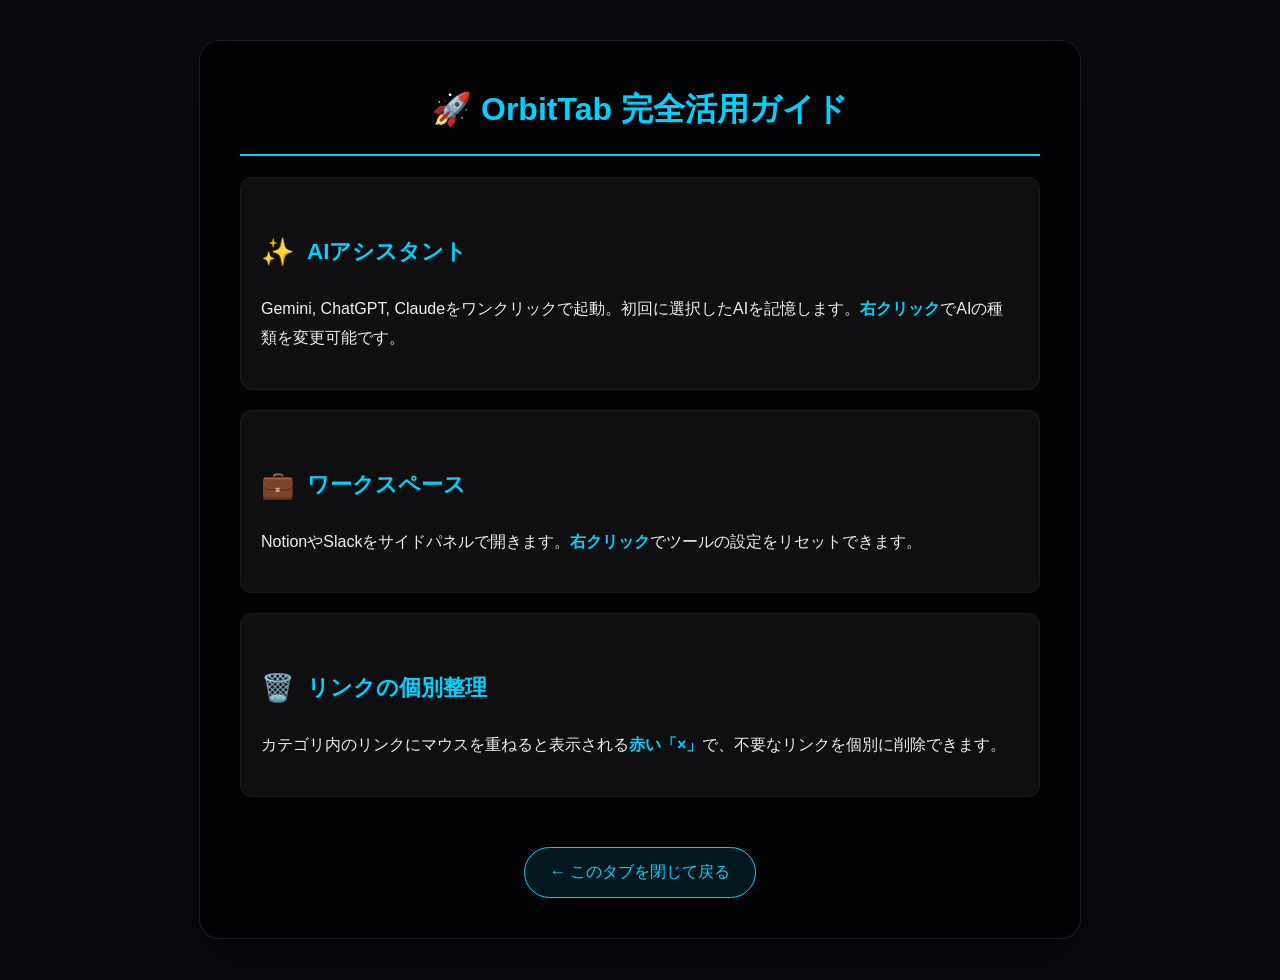
==== guide.html @ 51bcda85 "5.7" ====
<!DOCTYPE html>
<html lang="ja">
<head>
    <meta charset="UTF-8">
    <title>OrbitTab 完全活用ガイド</title>
    <style>
        body {
            font-family: 'Segoe UI', Tahoma, Geneva, Verdana, sans-serif;
            line-height: 1.8;
            color: #eee;
            /* 背景設定 */
            background-color: #090a0f;
            background-size: cover;
            background-position: center;
            background-attachment: fixed;
            min-height: 100vh;
            margin: 0;
            padding: 40px 20px;
            display: flex;
            flex-direction: column;
            align-items: center;
        }

        /* メインの半透明コンテナ */
        .main-container {
            max-width: 800px;
            width: 100%;
            background: rgba(0, 0, 0, 0.7); /* 少し暗めの半透明 */
            backdrop-filter: blur(15px);   /* 背後をぼかす（グラスモーフィズム） */
            -webkit-backdrop-filter: blur(15px);
            border: 1px solid rgba(255, 255, 255, 0.1);
            border-radius: 20px;
            padding: 40px;
            box-shadow: 0 20px 50px rgba(0,0,0,0.5);
        }

        h1 { color: #00d2ff; border-bottom: 2px solid #00d2ff; padding-bottom: 15px; text-align: center; margin-top: 0; }
        h2 { color: #00d2ff; margin-top: 30px; display: flex; align-items: center; font-size: 1.4em; }
        
        .feature-card {
            background: rgba(255, 255, 255, 0.05);
            border: 1px solid rgba(255, 255, 255, 0.05);
            padding: 20px;
            border-radius: 12px;
            margin-bottom: 20px;
        }

        .icon { font-size: 1.2em; margin-right: 12px; }
        b { color: #00d2ff; }
        
        .back-link { 
            display: inline-block; 
            margin-top: 30px; 
            color: #00d2ff; 
            text-decoration: none; 
            border: 1px solid #00d2ff; 
            padding: 10px 25px; 
            border-radius: 30px; 
            transition: 0.3s;
            background: rgba(0, 210, 255, 0.1);
        }
        .back-link:hover { 
            background: #00d2ff; 
            color: #000; 
            box-shadow: 0 0 20px rgba(0, 210, 255, 0.4);
        }
    </style>
</head>
<body id="guide-body">
    <div class="main-container">
        <h1>🚀 OrbitTab 完全活用ガイド</h1>

        <div class="feature-card">
            <h2><span class="icon">✨</span>AIアシスタント</h2>
            <p>Gemini, ChatGPT, Claudeをワンクリックで起動。初回に選択したAIを記憶します。<b>右クリック</b>でAIの種類を変更可能です。</p>
        </div>

        <div class="feature-card">
            <h2><span class="icon">💼</span>ワークスペース</h2>
            <p>NotionやSlackをサイドパネルで開きます。<b>右クリック</b>でツールの設定をリセットできます。</p>
        </div>

        <div class="feature-card">
            <h2><span class="icon">🗑️</span>リンクの個別整理</h2>
            <p>カテゴリ内のリンクにマウスを重ねると表示される<b>赤い「×」</b>で、不要なリンクを個別に削除できます。</p>
        </div>

        <div style="text-align: center;">
            <a href="#" id="close-btn" class="back-link">← このタブを閉じて戻る</a>
        </div>
    </div>

    <script src="js/guide-script.js"></script>
</body>
</html>
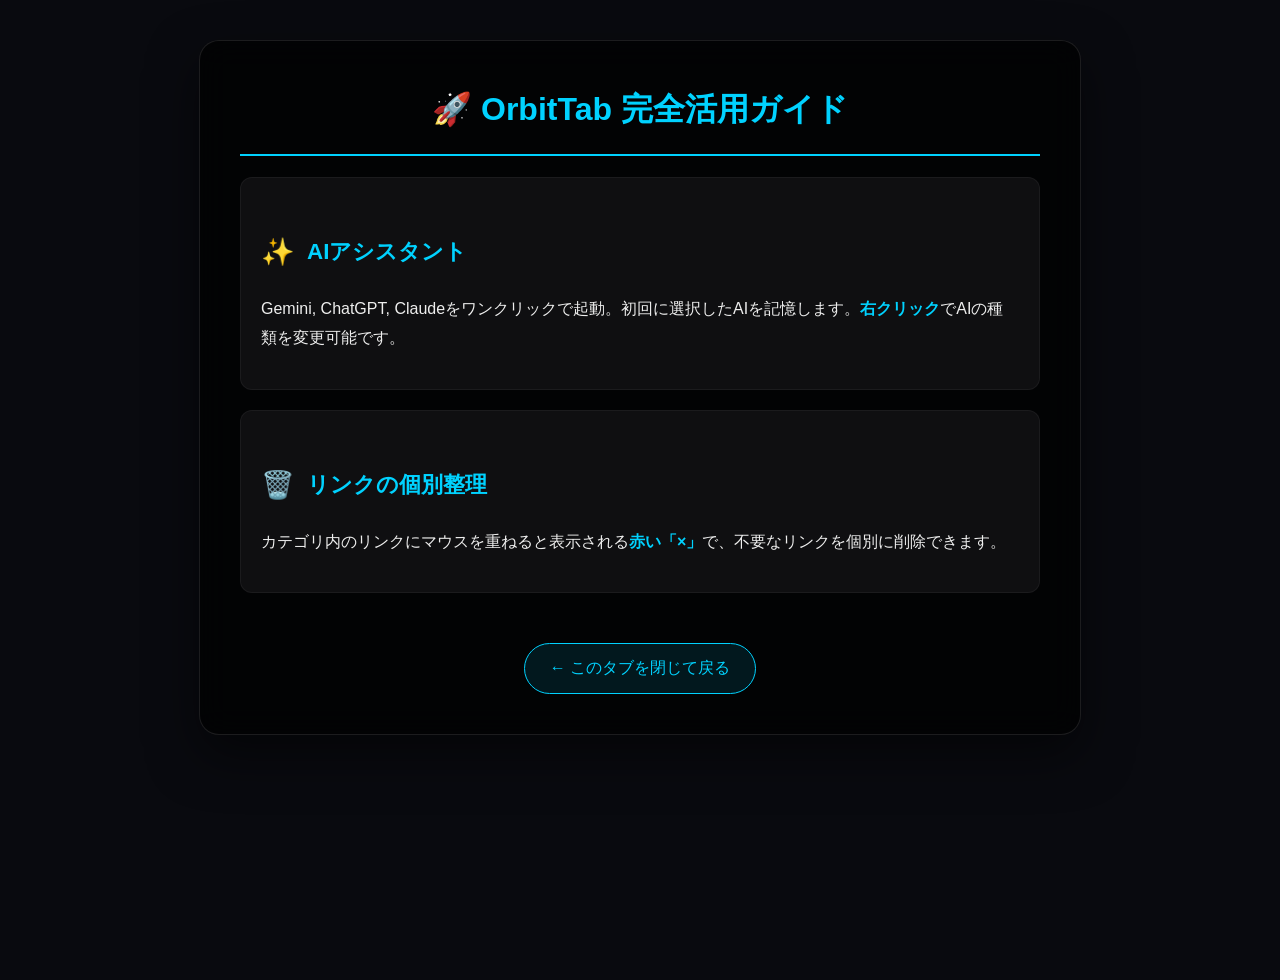
==== commit 3bd3026a: "5.8" ====
--- a/guide.html
+++ b/guide.html
@@ -76,11 +76,6 @@
         </div>
 
         <div class="feature-card">
-            <h2><span class="icon">💼</span>ワークスペース</h2>
-            <p>NotionやSlackをサイドパネルで開きます。<b>右クリック</b>でツールの設定をリセットできます。</p>
-        </div>
-
-        <div class="feature-card">
             <h2><span class="icon">🗑️</span>リンクの個別整理</h2>
             <p>カテゴリ内のリンクにマウスを重ねると表示される<b>赤い「×」</b>で、不要なリンクを個別に削除できます。</p>
         </div>
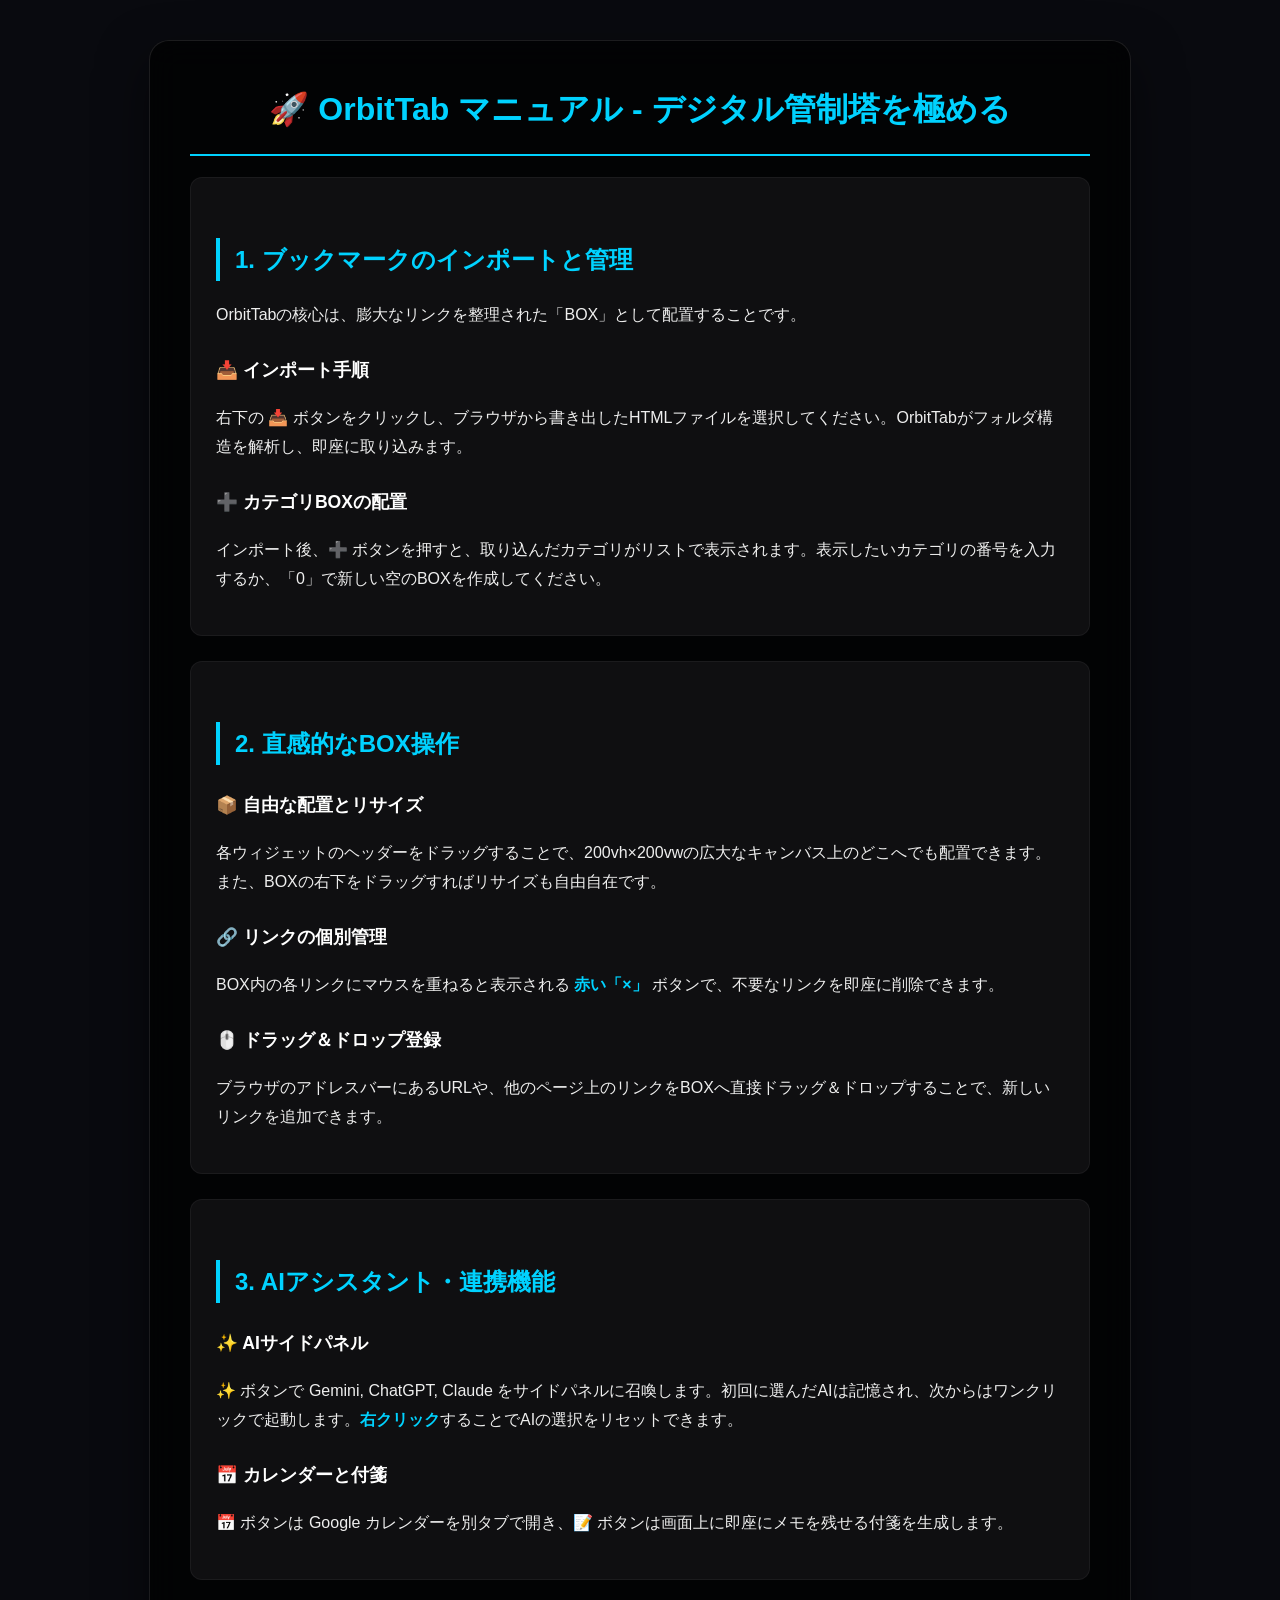
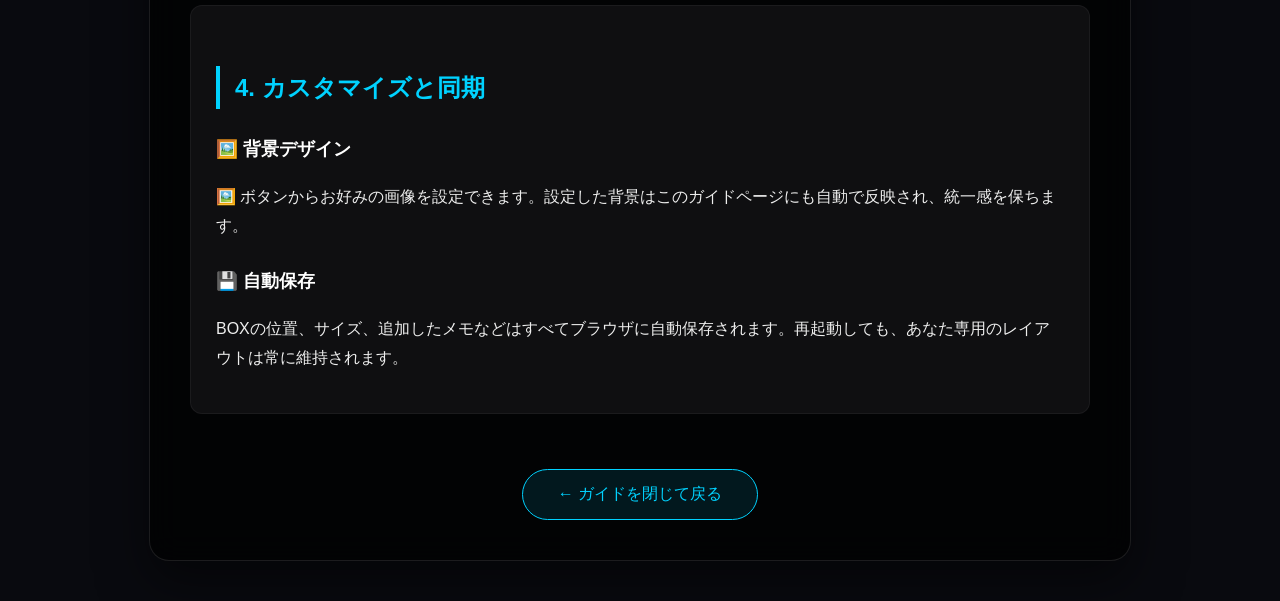
==== commit 6ca0e1e7: "6.0" ====
--- a/guide.html
+++ b/guide.html
@@ -2,13 +2,12 @@
 <html lang="ja">
 <head>
     <meta charset="UTF-8">
-    <title>OrbitTab 完全活用ガイド</title>
+    <title>OrbitTab 完全網羅ガイド</title>
     <style>
         body {
             font-family: 'Segoe UI', Tahoma, Geneva, Verdana, sans-serif;
             line-height: 1.8;
             color: #eee;
-            /* 背景設定 */
             background-color: #090a0f;
             background-size: cover;
             background-position: center;
@@ -21,12 +20,11 @@
             align-items: center;
         }
 
-        /* メインの半透明コンテナ */
         .main-container {
-            max-width: 800px;
+            max-width: 900px;
             width: 100%;
-            background: rgba(0, 0, 0, 0.7); /* 少し暗めの半透明 */
-            backdrop-filter: blur(15px);   /* 背後をぼかす（グラスモーフィズム） */
+            background: rgba(0, 0, 0, 0.7);
+            backdrop-filter: blur(15px);
             -webkit-backdrop-filter: blur(15px);
             border: 1px solid rgba(255, 255, 255, 0.1);
             border-radius: 20px;
@@ -35,18 +33,20 @@
         }
 
         h1 { color: #00d2ff; border-bottom: 2px solid #00d2ff; padding-bottom: 15px; text-align: center; margin-top: 0; }
-        h2 { color: #00d2ff; margin-top: 30px; display: flex; align-items: center; font-size: 1.4em; }
+        h2 { color: #00d2ff; margin-top: 35px; border-left: 4px solid #00d2ff; padding-left: 15px; font-size: 1.5em; }
+        h3 { color: #fff; margin-top: 25px; font-size: 1.1em; }
         
         .feature-card {
             background: rgba(255, 255, 255, 0.05);
             border: 1px solid rgba(255, 255, 255, 0.05);
-            padding: 20px;
+            padding: 25px;
             border-radius: 12px;
-            margin-bottom: 20px;
+            margin-bottom: 25px;
         }
 
         .icon { font-size: 1.2em; margin-right: 12px; }
         b { color: #00d2ff; }
+        .kbd { background: #444; border-radius: 4px; padding: 2px 6px; font-family: monospace; }
         
         .back-link { 
             display: inline-block; 
@@ -54,7 +54,7 @@
             color: #00d2ff; 
             text-decoration: none; 
             border: 1px solid #00d2ff; 
-            padding: 10px 25px; 
+            padding: 10px 35px; 
             border-radius: 30px; 
             transition: 0.3s;
             background: rgba(0, 210, 255, 0.1);
@@ -68,20 +68,45 @@
 </head>
 <body id="guide-body">
     <div class="main-container">
-        <h1>🚀 OrbitTab 完全活用ガイド</h1>
+        <h1>🚀 OrbitTab マニュアル - デジタル管制塔を極める</h1>
 
-        <div class="feature-card">
-            <h2><span class="icon">✨</span>AIアシスタント</h2>
-            <p>Gemini, ChatGPT, Claudeをワンクリックで起動。初回に選択したAIを記憶します。<b>右クリック</b>でAIの種類を変更可能です。</p>
-        </div>
+        <section class="feature-card">
+            <h2>1. ブックマークのインポートと管理</h2>
+            <p>OrbitTabの核心は、膨大なリンクを整理された「BOX」として配置することです。</p>
+            <h3>📥 インポート手順</h3>
+            <p>右下の 📥 ボタンをクリックし、ブラウザから書き出したHTMLファイルを選択してください。OrbitTabがフォルダ構造を解析し、即座に取り込みます。</p>
+            <h3>➕ カテゴリBOXの配置</h3>
+            <p>インポート後、➕ ボタンを押すと、取り込んだカテゴリがリストで表示されます。表示したいカテゴリの番号を入力するか、「0」で新しい空のBOXを作成してください。</p>
+        </section>
 
-        <div class="feature-card">
-            <h2><span class="icon">🗑️</span>リンクの個別整理</h2>
-            <p>カテゴリ内のリンクにマウスを重ねると表示される<b>赤い「×」</b>で、不要なリンクを個別に削除できます。</p>
-        </div>
+        <section class="feature-card">
+            <h2>2. 直感的なBOX操作</h2>
+            <h3>📦 自由な配置とリサイズ</h3>
+            <p>各ウィジェットのヘッダーをドラッグすることで、200vh×200vwの広大なキャンバス上のどこへでも配置できます。また、BOXの右下をドラッグすればリサイズも自由自在です。</p>
+            <h3>🔗 リンクの個別管理</h3>
+            <p>BOX内の各リンクにマウスを重ねると表示される <b>赤い「×」</b> ボタンで、不要なリンクを即座に削除できます。</p>
+            <h3>🖱️ ドラッグ＆ドロップ登録</h3>
+            <p>ブラウザのアドレスバーにあるURLや、他のページ上のリンクをBOXへ直接ドラッグ＆ドロップすることで、新しいリンクを追加できます。</p>
+        </section>
+
+        <section class="feature-card">
+            <h2>3. AIアシスタント・連携機能</h2>
+            <h3>✨ AIサイドパネル</h3>
+            <p>✨ ボタンで Gemini, ChatGPT, Claude をサイドパネルに召喚します。初回に選んだAIは記憶され、次からはワンクリックで起動します。<b>右クリック</b>することでAIの選択をリセットできます。</p>
+            <h3>📅 カレンダーと付箋</h3>
+            <p>📅 ボタンは Google カレンダーを別タブで開き、📝 ボタンは画面上に即座にメモを残せる付箋を生成します。</p>
+        </section>
+
+        <section class="feature-card">
+            <h2>4. カスタマイズと同期</h2>
+            <h3>🖼️ 背景デザイン</h3>
+            <p>🖼️ ボタンからお好みの画像を設定できます。設定した背景はこのガイドページにも自動で反映され、統一感を保ちます。</p>
+            <h3>💾 自動保存</h3>
+            <p>BOXの位置、サイズ、追加したメモなどはすべてブラウザに自動保存されます。再起動しても、あなた専用のレイアウトは常に維持されます。</p>
+        </section>
 
         <div style="text-align: center;">
-            <a href="#" id="close-btn" class="back-link">← このタブを閉じて戻る</a>
+            <a href="#" id="close-btn" class="back-link">← ガイドを閉じて戻る</a>
         </div>
     </div>
 
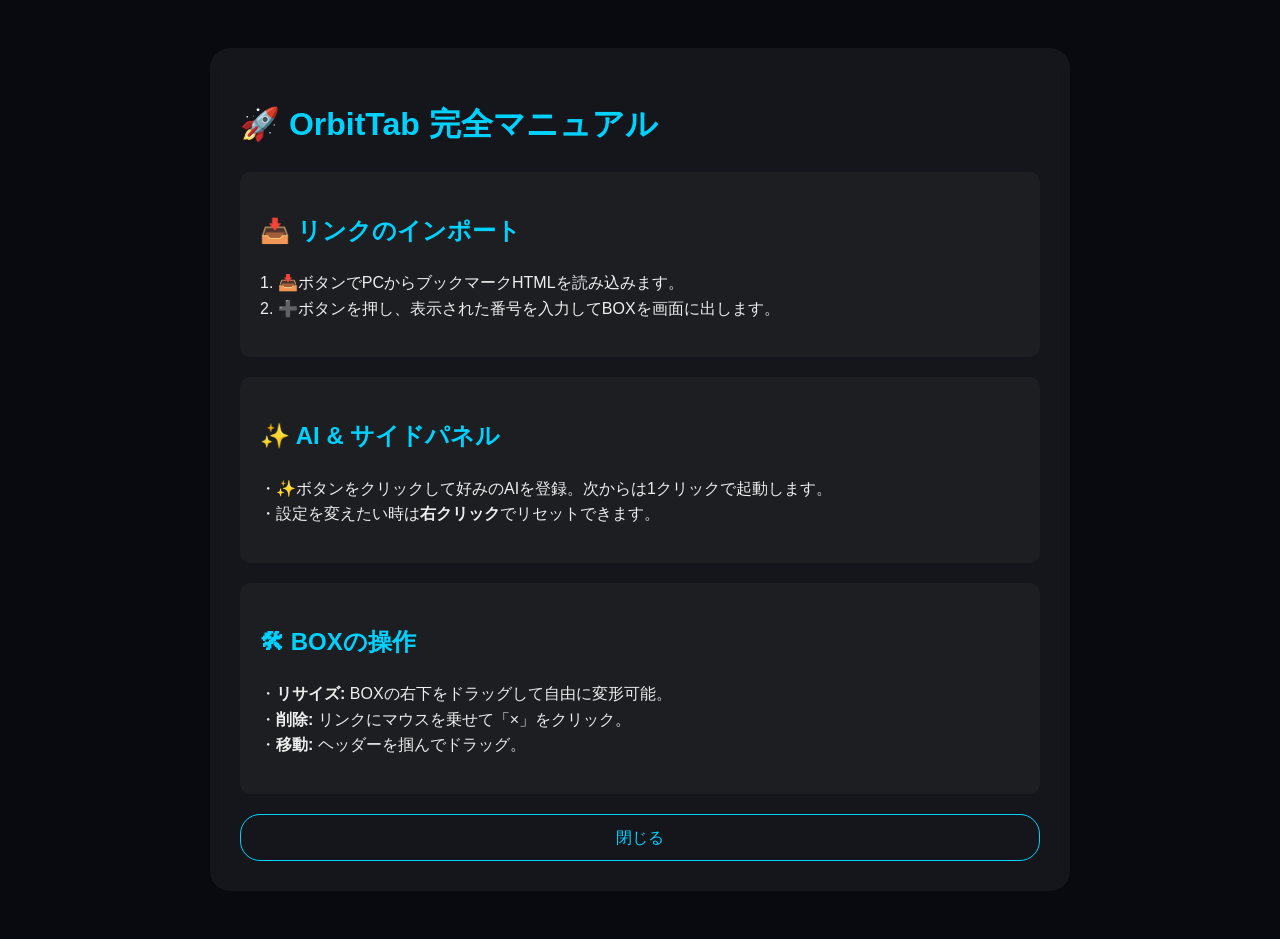
==== commit ef11731e: "6.3" ====
--- a/guide.html
+++ b/guide.html
@@ -4,112 +4,30 @@
     <meta charset="UTF-8">
     <title>OrbitTab 完全網羅ガイド</title>
     <style>
-        body {
-            font-family: 'Segoe UI', Tahoma, Geneva, Verdana, sans-serif;
-            line-height: 1.8;
-            color: #eee;
-            background-color: #090a0f;
-            background-size: cover;
-            background-position: center;
-            background-attachment: fixed;
-            min-height: 100vh;
-            margin: 0;
-            padding: 40px 20px;
-            display: flex;
-            flex-direction: column;
-            align-items: center;
-        }
-
-        .main-container {
-            max-width: 900px;
-            width: 100%;
-            background: rgba(0, 0, 0, 0.7);
-            backdrop-filter: blur(15px);
-            -webkit-backdrop-filter: blur(15px);
-            border: 1px solid rgba(255, 255, 255, 0.1);
-            border-radius: 20px;
-            padding: 40px;
-            box-shadow: 0 20px 50px rgba(0,0,0,0.5);
-        }
-
-        h1 { color: #00d2ff; border-bottom: 2px solid #00d2ff; padding-bottom: 15px; text-align: center; margin-top: 0; }
-        h2 { color: #00d2ff; margin-top: 35px; border-left: 4px solid #00d2ff; padding-left: 15px; font-size: 1.5em; }
-        h3 { color: #fff; margin-top: 25px; font-size: 1.1em; }
-        
-        .feature-card {
-            background: rgba(255, 255, 255, 0.05);
-            border: 1px solid rgba(255, 255, 255, 0.05);
-            padding: 25px;
-            border-radius: 12px;
-            margin-bottom: 25px;
-        }
-
-        .icon { font-size: 1.2em; margin-right: 12px; }
-        b { color: #00d2ff; }
-        .kbd { background: #444; border-radius: 4px; padding: 2px 6px; font-family: monospace; }
-        
-        .back-link { 
-            display: inline-block; 
-            margin-top: 30px; 
-            color: #00d2ff; 
-            text-decoration: none; 
-            border: 1px solid #00d2ff; 
-            padding: 10px 35px; 
-            border-radius: 30px; 
-            transition: 0.3s;
-            background: rgba(0, 210, 255, 0.1);
-        }
-        .back-link:hover { 
-            background: #00d2ff; 
-            color: #000; 
-            box-shadow: 0 0 20px rgba(0, 210, 255, 0.4);
-        }
+        body { font-family: sans-serif; background: #090a0f; color: #eee; padding: 40px; line-height: 1.6; }
+        .container { max-width: 800px; margin: auto; background: rgba(255,255,255,0.05); padding: 30px; border-radius: 20px; backdrop-filter: blur(10px); }
+        h1, h2 { color: #00d2ff; }
+        .card { background: rgba(255,255,255,0.03); padding: 20px; border-radius: 10px; margin-bottom: 20px; }
+        .back-btn { display: block; text-align: center; color: #00d2ff; text-decoration: none; border: 1px solid #00d2ff; padding: 10px; border-radius: 20px; margin-top: 20px; }
     </style>
 </head>
-<body id="guide-body">
-    <div class="main-container">
-        <h1>🚀 OrbitTab マニュアル - デジタル管制塔を極める</h1>
-
-        <section class="feature-card">
-            <h2>1. ブックマークのインポートと管理</h2>
-            <p>OrbitTabの核心は、膨大なリンクを整理された「BOX」として配置することです。</p>
-            <h3>📥 インポート手順</h3>
-            <p>右下の 📥 ボタンをクリックし、ブラウザから書き出したHTMLファイルを選択してください。OrbitTabがフォルダ構造を解析し、即座に取り込みます。</p>
-            <h3>➕ カテゴリBOXの配置</h3>
-            <p>インポート後、➕ ボタンを押すと、取り込んだカテゴリがリストで表示されます。表示したいカテゴリの番号を入力するか、「0」で新しい空のBOXを作成してください。</p>
-        </section>
-
-        <section class="feature-card">
-            <h2>2. 直感的なBOX操作</h2>
-            <h3>📦 自由な配置とリサイズ</h3>
-            <p>各ウィジェットのヘッダーをドラッグすることで、200vh×200vwの広大なキャンバス上のどこへでも配置できます。また、BOXの右下をドラッグすればリサイズも自由自在です。</p>
-            <h3>🔗 リンクの個別管理</h3>
-            <p>BOX内の各リンクにマウスを重ねると表示される <b>赤い「×」</b> ボタンで、不要なリンクを即座に削除できます。</p>
-            <h3>🖱️ ドラッグ＆ドロップ登録</h3>
-            <p>ブラウザのアドレスバーにあるURLや、他のページ上のリンクをBOXへ直接ドラッグ＆ドロップすることで、新しいリンクを追加できます。</p>
-        </section>
-
-        <section class="feature-card">
-            <h2>3. AIアシスタント・連携機能</h2>
-            <h3>✨ AIサイドパネル</h3>
-            <p>✨ ボタンで Gemini, ChatGPT, Claude をサイドパネルに召喚します。初回に選んだAIは記憶され、次からはワンクリックで起動します。<b>右クリック</b>することでAIの選択をリセットできます。</p>
-            <h3>📅 カレンダーと付箋</h3>
-            <p>📅 ボタンは Google カレンダーを別タブで開き、📝 ボタンは画面上に即座にメモを残せる付箋を生成します。</p>
-        </section>
-
-        <section class="feature-card">
-            <h2>4. カスタマイズと同期</h2>
-            <h3>🖼️ 背景デザイン</h3>
-            <p>🖼️ ボタンからお好みの画像を設定できます。設定した背景はこのガイドページにも自動で反映され、統一感を保ちます。</p>
-            <h3>💾 自動保存</h3>
-            <p>BOXの位置、サイズ、追加したメモなどはすべてブラウザに自動保存されます。再起動しても、あなた専用のレイアウトは常に維持されます。</p>
-        </section>
-
-        <div style="text-align: center;">
-            <a href="#" id="close-btn" class="back-link">← ガイドを閉じて戻る</a>
+<body>
+    <div class="container">
+        <h1>🚀 OrbitTab 完全マニュアル</h1>
+        <div class="card">
+            <h2>📥 リンクのインポート</h2>
+            <p>1. 📥ボタンでPCからブックマークHTMLを読み込みます。<br>2. ➕ボタンを押し、表示された番号を入力してBOXを画面に出します。</p>
         </div>
+        <div class="card">
+            <h2>✨ AI & サイドパネル</h2>
+            <p>・✨ボタンをクリックして好みのAIを登録。次からは1クリックで起動します。<br>・設定を変えたい時は<b>右クリック</b>でリセットできます。</p>
+        </div>
+        <div class="card">
+            <h2>🛠 BOXの操作</h2>
+            <p>・<b>リサイズ:</b> BOXの右下をドラッグして自由に変形可能。<br>・<b>削除:</b> リンクにマウスを乗せて「×」をクリック。<br>・<b>移動:</b> ヘッダーを掴んでドラッグ。</p>
+        </div>
+        <a href="#" id="close-btn" class="back-btn">閉じる</a>
     </div>
-
     <script src="js/guide-script.js"></script>
 </body>
 </html>
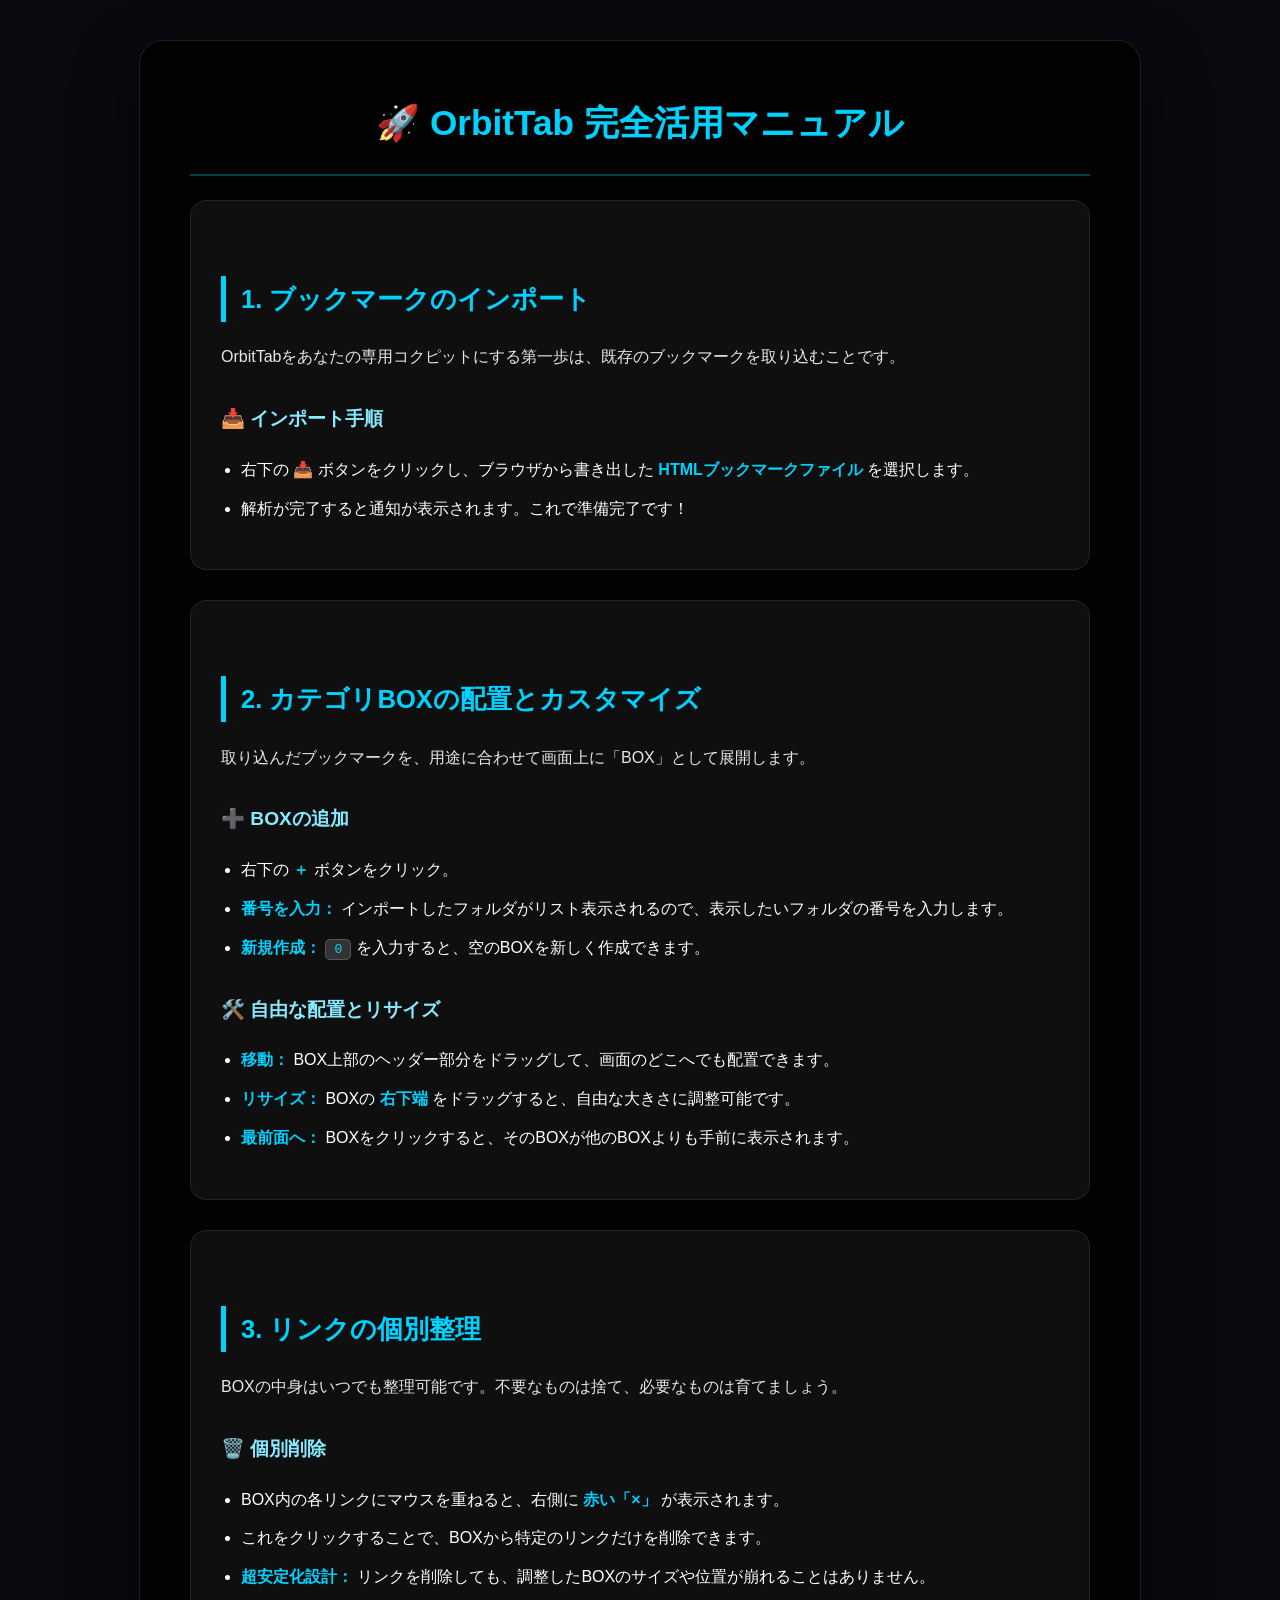
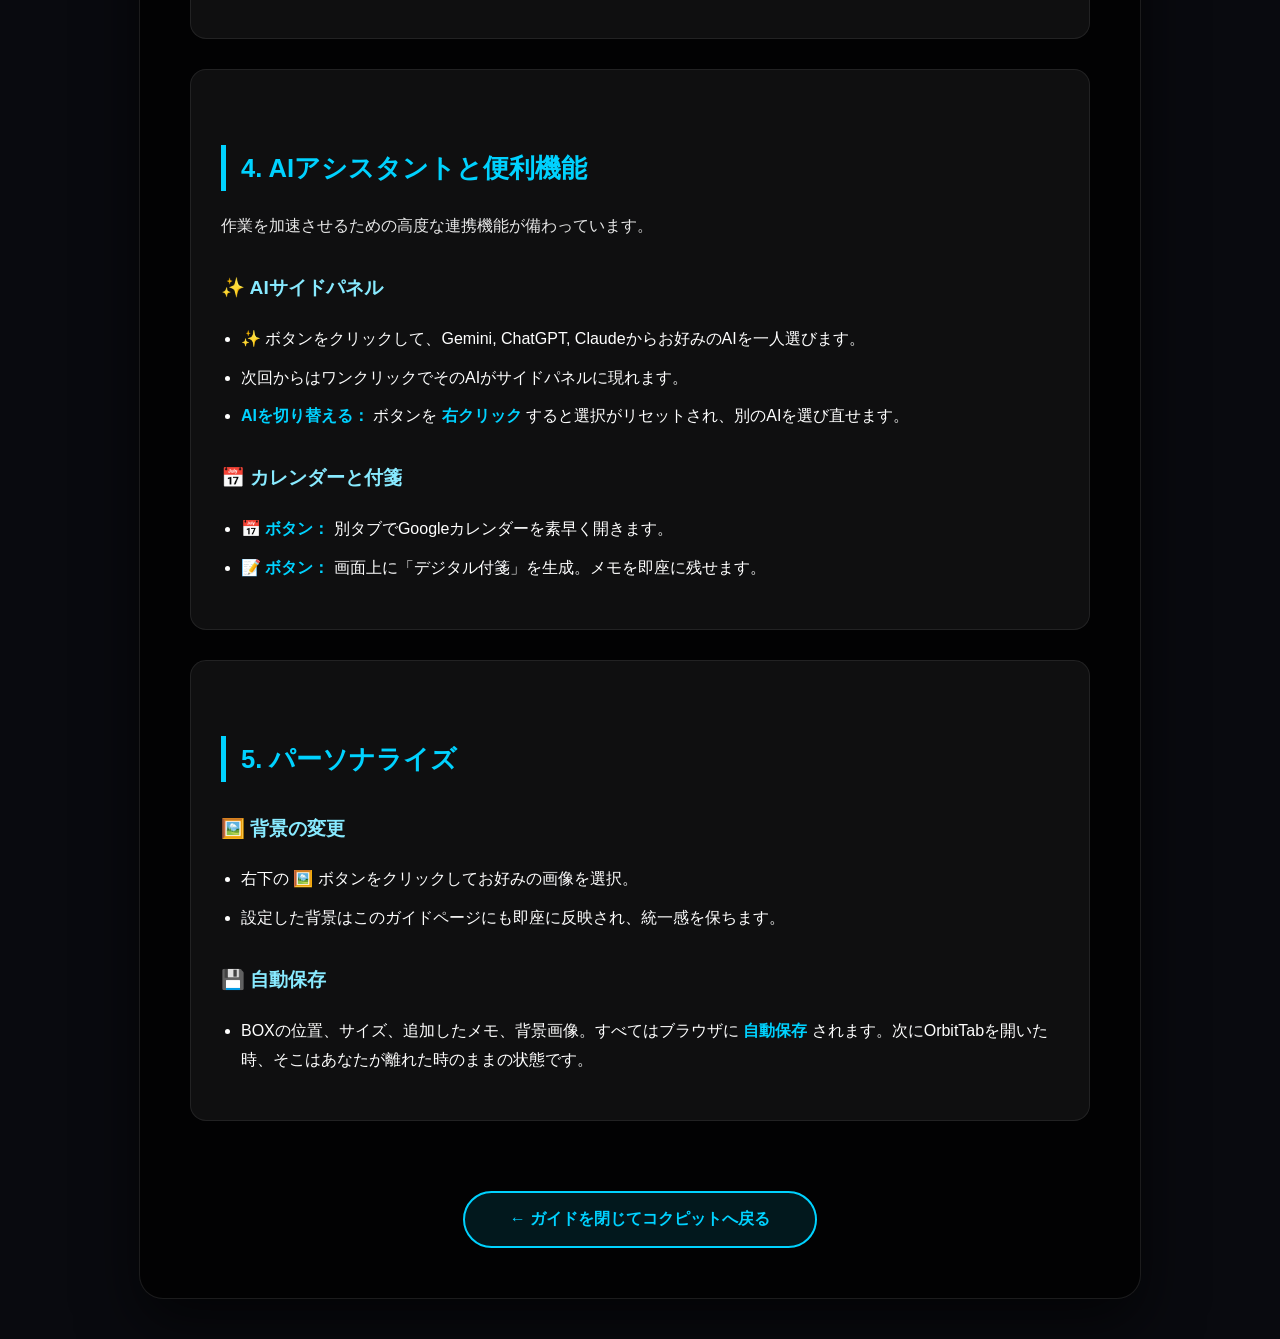
==== commit 4fa9101e: "7.3" ====
--- a/guide.html
+++ b/guide.html
@@ -4,30 +4,180 @@
     <meta charset="UTF-8">
     <title>OrbitTab 完全網羅ガイド</title>
     <style>
-        body { font-family: sans-serif; background: #090a0f; color: #eee; padding: 40px; line-height: 1.6; }
-        .container { max-width: 800px; margin: auto; background: rgba(255,255,255,0.05); padding: 30px; border-radius: 20px; backdrop-filter: blur(10px); }
-        h1, h2 { color: #00d2ff; }
-        .card { background: rgba(255,255,255,0.03); padding: 20px; border-radius: 10px; margin-bottom: 20px; }
-        .back-btn { display: block; text-align: center; color: #00d2ff; text-decoration: none; border: 1px solid #00d2ff; padding: 10px; border-radius: 20px; margin-top: 20px; }
+        /* --- デザイン・視認性向上のためのベース --- */
+        body {
+            font-family: 'Segoe UI', Tahoma, Geneva, Verdana, sans-serif;
+            line-height: 1.8;
+            color: #ffffff;
+            background-color: #090a0f; /* 背景が読み込まれるまでのベース色 */
+            background-size: cover;
+            background-position: center;
+            background-attachment: fixed;
+            min-height: 100vh;
+            margin: 0;
+            padding: 40px 20px;
+            display: flex;
+            flex-direction: column;
+            align-items: center;
+        }
+
+        /* --- どんな背景でも文字を見やすくするダークガラスコンテナ --- */
+        .main-container {
+            max-width: 900px;
+            width: 100%;
+            background: rgba(0, 0, 0, 0.75); /* 背景が白くても確実に遮断 */
+            backdrop-filter: blur(20px);
+            -webkit-backdrop-filter: blur(20px);
+            border: 1px solid rgba(255, 255, 255, 0.1);
+            border-radius: 24px;
+            padding: 50px;
+            box-shadow: 0 25px 60px rgba(0,0,0,0.6);
+        }
+
+        h1 { 
+            color: #00d2ff; 
+            border-bottom: 2px solid rgba(0, 210, 255, 0.3); 
+            padding-bottom: 20px; 
+            text-align: center; 
+            font-size: 2.2em;
+            margin-top: 0; 
+        }
+
+        h2 { 
+            color: #00d2ff; 
+            margin-top: 45px; 
+            border-left: 5px solid #00d2ff; 
+            padding-left: 15px; 
+            font-size: 1.6em; 
+        }
+
+        h3 { color: #88eaff; margin-top: 30px; font-size: 1.2em; }
+        
+        p { margin-bottom: 1.5em; opacity: 0.9; }
+
+        .feature-card {
+            background: rgba(255, 255, 255, 0.05);
+            border: 1px solid rgba(255, 255, 255, 0.08);
+            padding: 30px;
+            border-radius: 16px;
+            margin-bottom: 30px;
+        }
+
+        .icon { font-size: 1.3em; margin-right: 12px; vertical-align: middle; }
+        
+        /* 強調文字 */
+        b { color: #00d2ff; font-weight: 600; }
+        
+        .kbd { 
+            background: #333; 
+            border-radius: 5px; 
+            padding: 2px 8px; 
+            font-family: monospace; 
+            border: 1px solid #555;
+            color: #00d2ff;
+        }
+        
+        .back-link { 
+            display: inline-block; 
+            margin-top: 40px; 
+            color: #00d2ff; 
+            text-decoration: none; 
+            border: 2px solid #00d2ff; 
+            padding: 12px 45px; 
+            border-radius: 50px; 
+            transition: all 0.3s ease;
+            background: rgba(0, 210, 255, 0.1);
+            font-weight: bold;
+            cursor: pointer;
+        }
+
+        .back-link:hover { 
+            background: #00d2ff; 
+            color: #000; 
+            box-shadow: 0 0 30px rgba(0, 210, 255, 0.5);
+            transform: translateY(-2px);
+        }
+
+        ul { padding-left: 20px; }
+        li { margin-bottom: 10px; }
     </style>
 </head>
 <body>
-    <div class="container">
-        <h1>🚀 OrbitTab 完全マニュアル</h1>
-        <div class="card">
-            <h2>📥 リンクのインポート</h2>
-            <p>1. 📥ボタンでPCからブックマークHTMLを読み込みます。<br>2. ➕ボタンを押し、表示された番号を入力してBOXを画面に出します。</p>
+    <div class="main-container">
+        <h1>🚀 OrbitTab 完全活用マニュアル</h1>
+
+        <section class="feature-card">
+            <h2>1. ブックマークのインポート</h2>
+            <p>OrbitTabをあなたの専用コクピットにする第一歩は、既存のブックマークを取り込むことです。</p>
+            <h3>📥 インポート手順</h3>
+            <ul>
+                <li>右下の <b>📥</b> ボタンをクリックし、ブラウザから書き出した <b>HTMLブックマークファイル</b> を選択します。</li>
+                <li>解析が完了すると通知が表示されます。これで準備完了です！</li>
+            </ul>
+        </section>
+
+        <section class="feature-card">
+            <h2>2. カテゴリBOXの配置とカスタマイズ</h2>
+            <p>取り込んだブックマークを、用途に合わせて画面上に「BOX」として展開します。</p>
+            <h3>➕ BOXの追加</h3>
+            <ul>
+                <li>右下の <b>＋</b> ボタンをクリック。</li>
+                <li><b>番号を入力：</b> インポートしたフォルダがリスト表示されるので、表示したいフォルダの番号を入力します。</li>
+                <li><b>新規作成：</b> <span class="kbd">0</span> を入力すると、空のBOXを新しく作成できます。</li>
+            </ul>
+            <h3>🛠️ 自由な配置とリサイズ</h3>
+            <ul>
+                <li><b>移動：</b> BOX上部のヘッダー部分をドラッグして、画面のどこへでも配置できます。</li>
+                <li><b>リサイズ：</b> BOXの <b>右下端</b> をドラッグすると、自由な大きさに調整可能です。</li>
+                <li><b>最前面へ：</b> BOXをクリックすると、そのBOXが他のBOXよりも手前に表示されます。</li>
+            </ul>
+        </section>
+
+        <section class="feature-card">
+            <h2>3. リンクの個別整理</h2>
+            <p>BOXの中身はいつでも整理可能です。不要なものは捨て、必要なものは育てましょう。</p>
+            <h3>🗑️ 個別削除</h3>
+            <ul>
+                <li>BOX内の各リンクにマウスを重ねると、右側に <b>赤い「×」</b> が表示されます。</li>
+                <li>これをクリックすることで、BOXから特定のリンクだけを削除できます。</li>
+                <li><b>超安定化設計：</b> リンクを削除しても、調整したBOXのサイズや位置が崩れることはありません。</li>
+            </ul>
+        </section>
+
+        <section class="feature-card">
+            <h2>4. AIアシスタントと便利機能</h2>
+            <p>作業を加速させるための高度な連携機能が備わっています。</p>
+            <h3>✨ AIサイドパネル</h3>
+            <ul>
+                <li><b>✨</b> ボタンをクリックして、Gemini, ChatGPT, Claudeからお好みのAIを一人選びます。</li>
+                <li>次回からはワンクリックでそのAIがサイドパネルに現れます。</li>
+                <li><b>AIを切り替える：</b> ボタンを <b>右クリック</b> すると選択がリセットされ、別のAIを選び直せます。</li>
+            </ul>
+            <h3>📅 カレンダーと付箋</h3>
+            <ul>
+                <li><b>📅 ボタン：</b> 別タブでGoogleカレンダーを素早く開きます。</li>
+                <li><b>📝 ボタン：</b> 画面上に「デジタル付箋」を生成。メモを即座に残せます。</li>
+            </ul>
+        </section>
+
+        <section class="feature-card">
+            <h2>5. パーソナライズ</h2>
+            <h3>🖼️ 背景の変更</h3>
+            <ul>
+                <li>右下の <b>🖼️</b> ボタンをクリックしてお好みの画像を選択。</li>
+                <li>設定した背景はこのガイドページにも即座に反映され、統一感を保ちます。</li>
+            </ul>
+            <h3>💾 自動保存</h3>
+            <ul>
+                <li>BOXの位置、サイズ、追加したメモ、背景画像。すべてはブラウザに <b>自動保存</b> されます。次にOrbitTabを開いた時、そこはあなたが離れた時のままの状態です。</li>
+            </ul>
+        </section>
+
+        <div style="text-align: center;">
+            <a id="close-btn" class="back-link">← ガイドを閉じてコクピットへ戻る</a>
         </div>
-        <div class="card">
-            <h2>✨ AI & サイドパネル</h2>
-            <p>・✨ボタンをクリックして好みのAIを登録。次からは1クリックで起動します。<br>・設定を変えたい時は<b>右クリック</b>でリセットできます。</p>
-        </div>
-        <div class="card">
-            <h2>🛠 BOXの操作</h2>
-            <p>・<b>リサイズ:</b> BOXの右下をドラッグして自由に変形可能。<br>・<b>削除:</b> リンクにマウスを乗せて「×」をクリック。<br>・<b>移動:</b> ヘッダーを掴んでドラッグ。</p>
-        </div>
-        <a href="#" id="close-btn" class="back-btn">閉じる</a>
     </div>
+
     <script src="js/guide-script.js"></script>
 </body>
 </html>
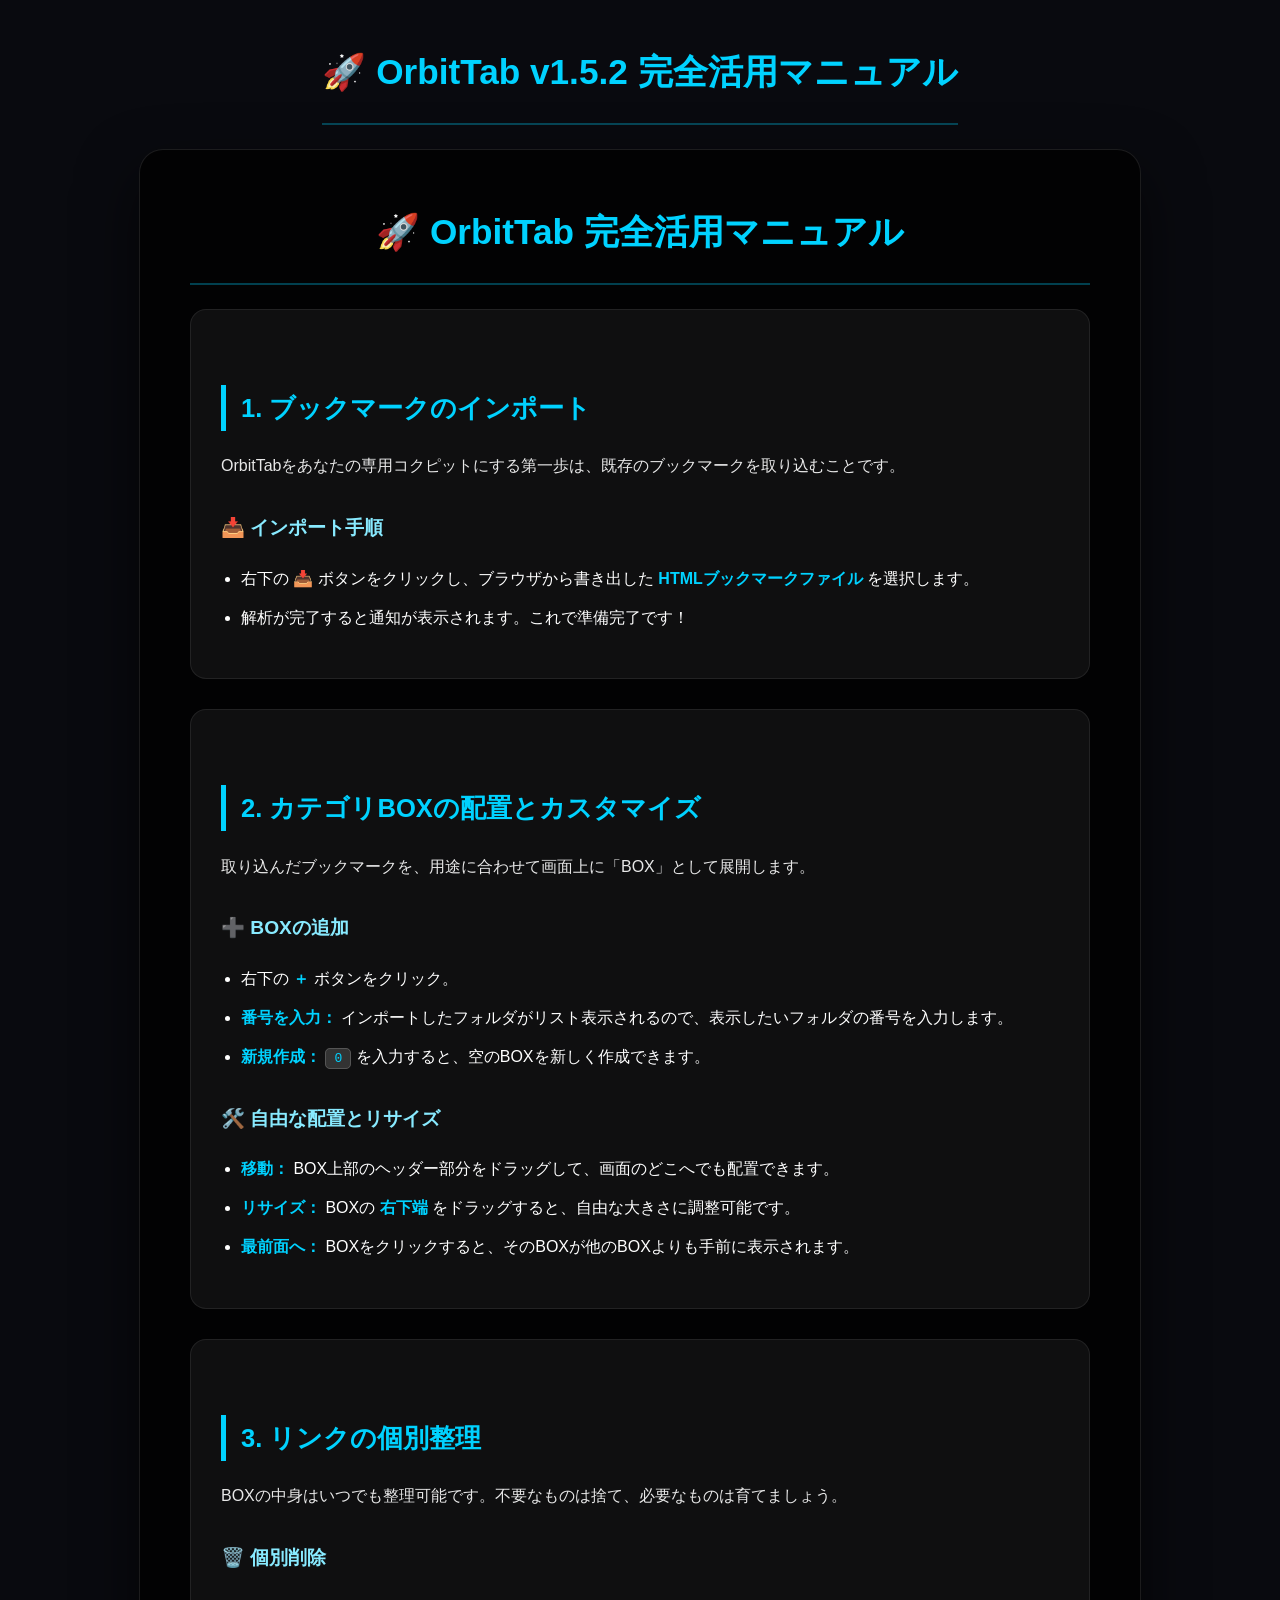
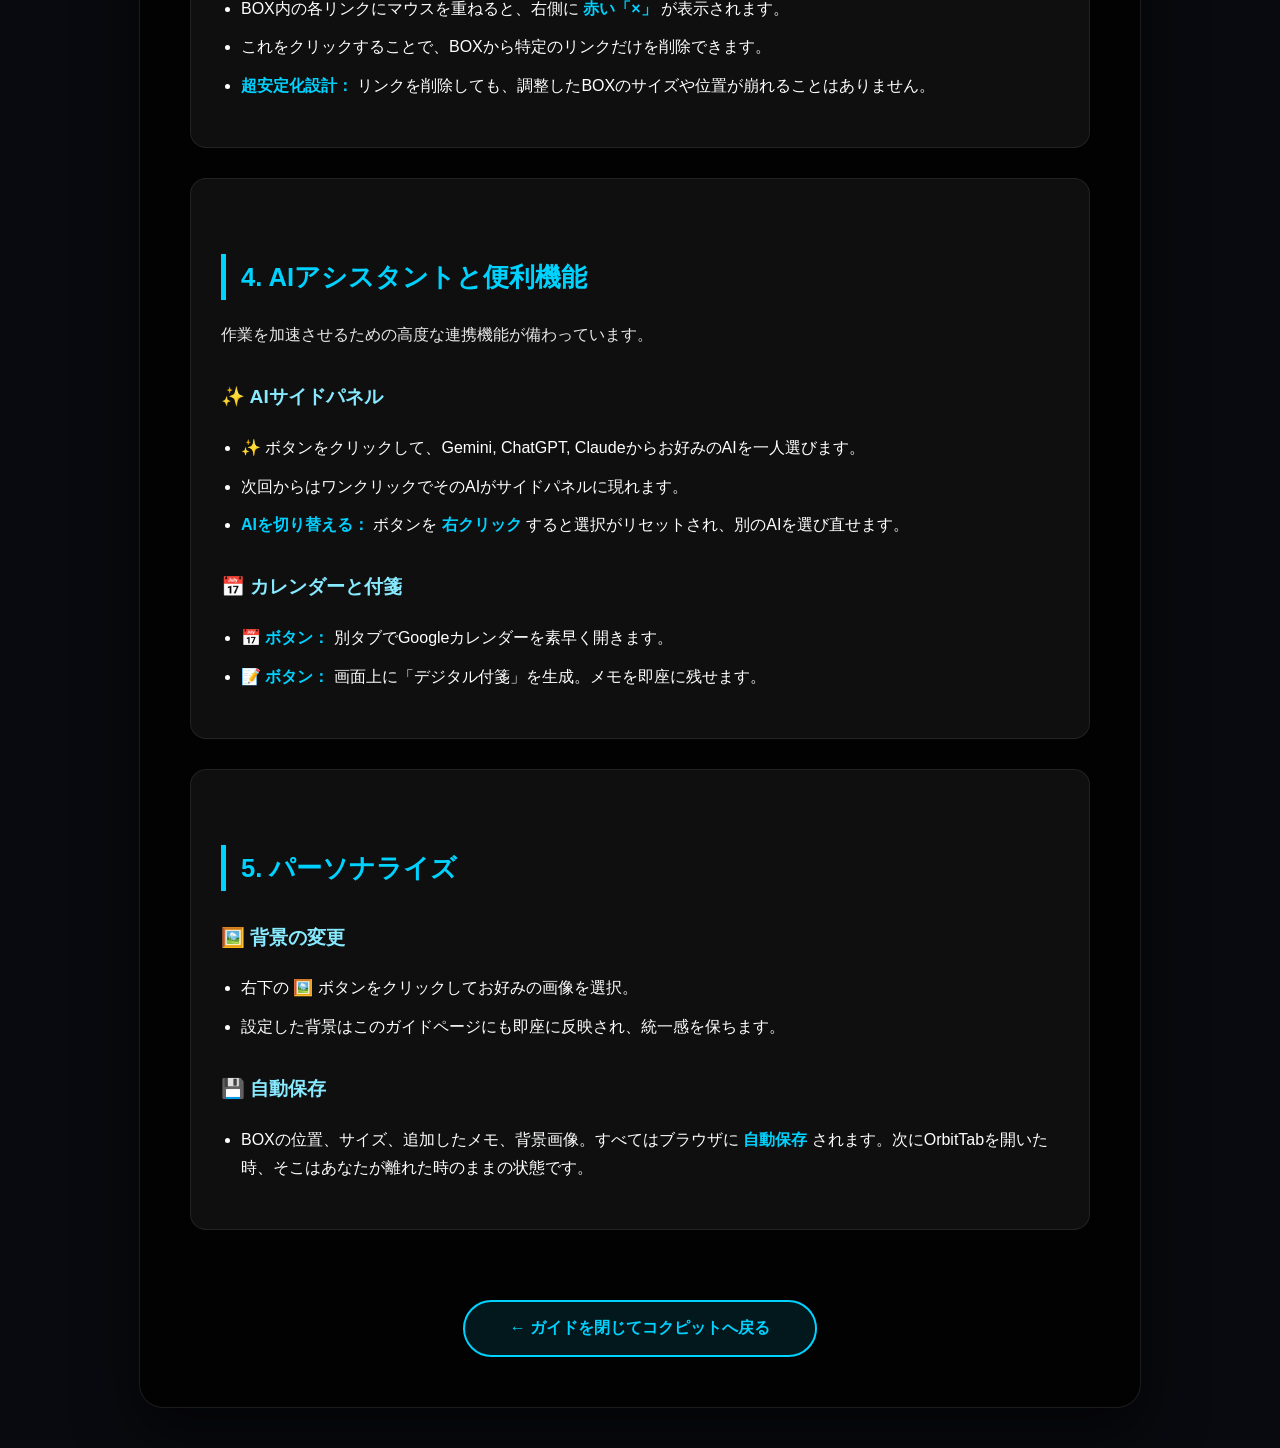
==== commit 133c5c0d: "8.0" ====
--- a/guide.html
+++ b/guide.html
@@ -2,7 +2,8 @@
 <html lang="ja">
 <head>
     <meta charset="UTF-8">
-    <title>OrbitTab 完全網羅ガイド</title>
+    <title>OrbitTab v1.5.2 完全網羅ガイド</title>
+    <h1>🚀 OrbitTab v1.5.2 完全活用マニュアル</h1>
     <style>
         /* --- デザイン・視認性向上のためのベース --- */
         body {
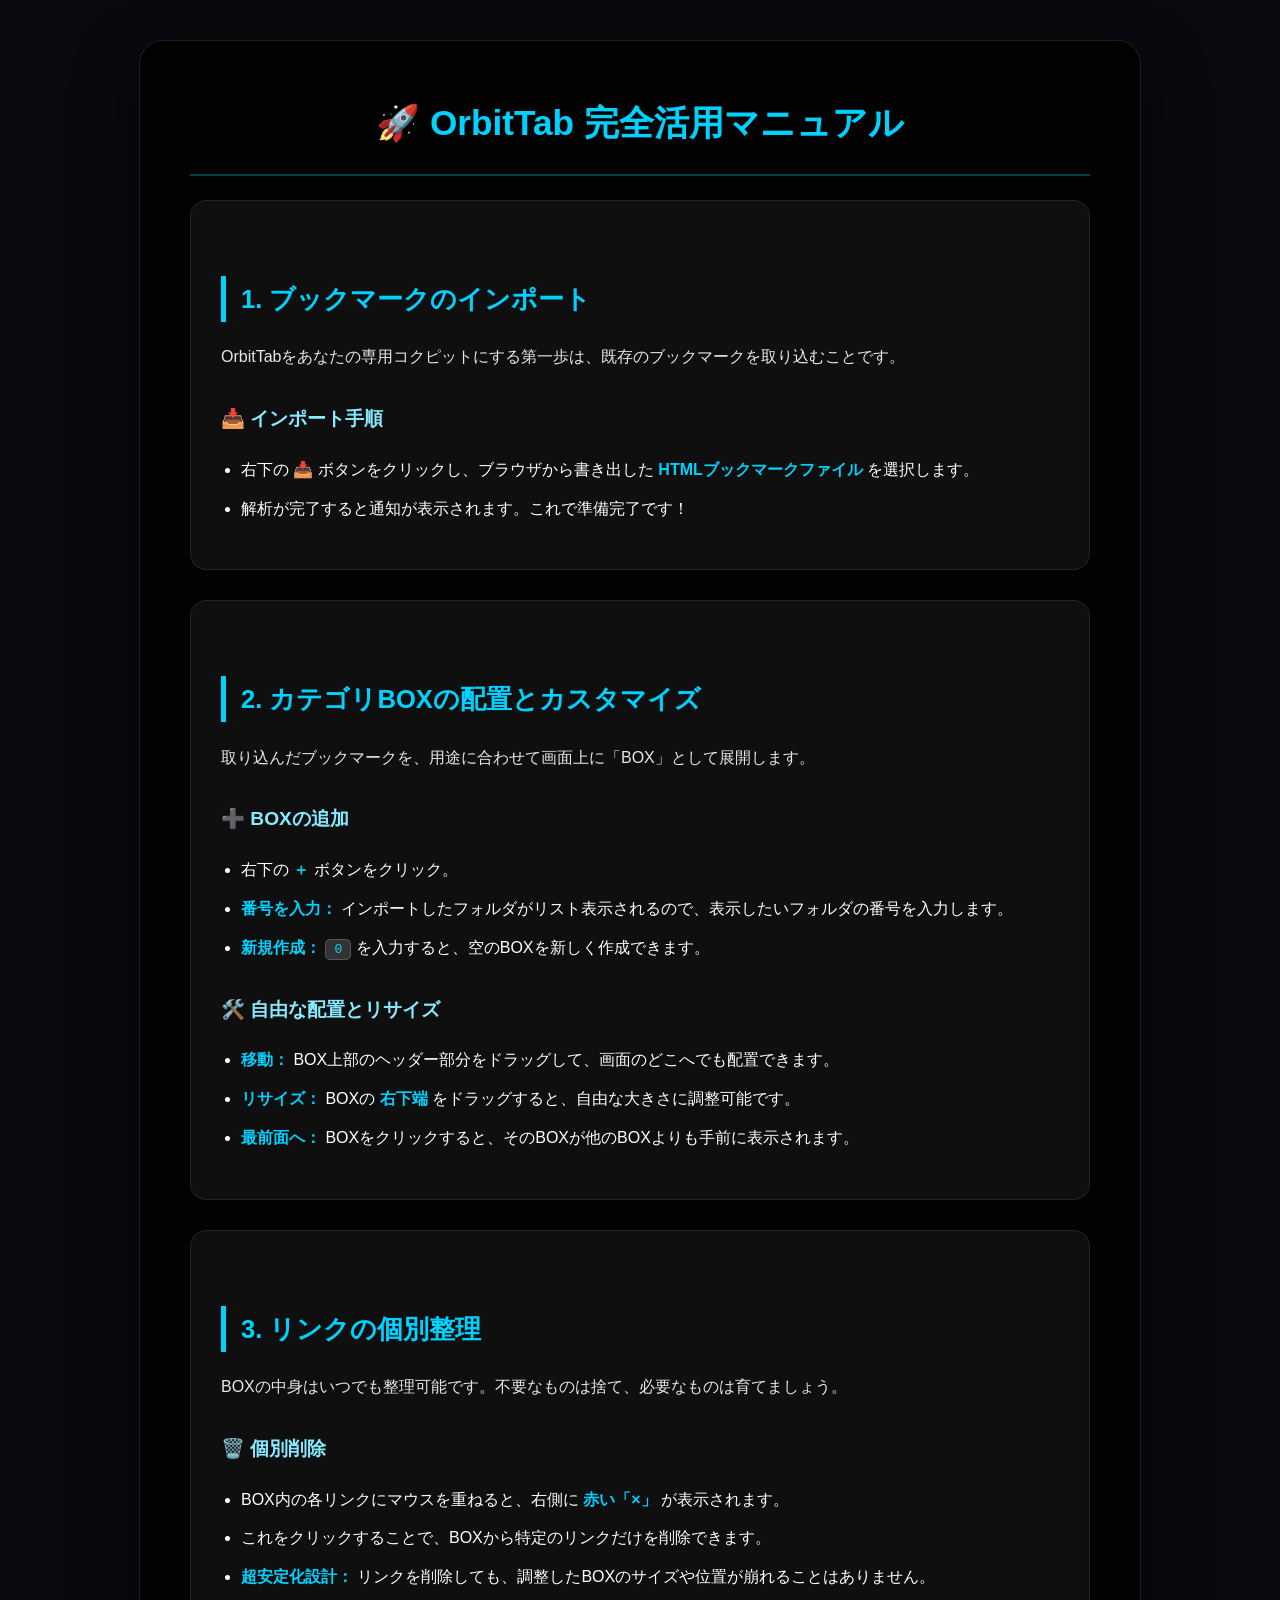
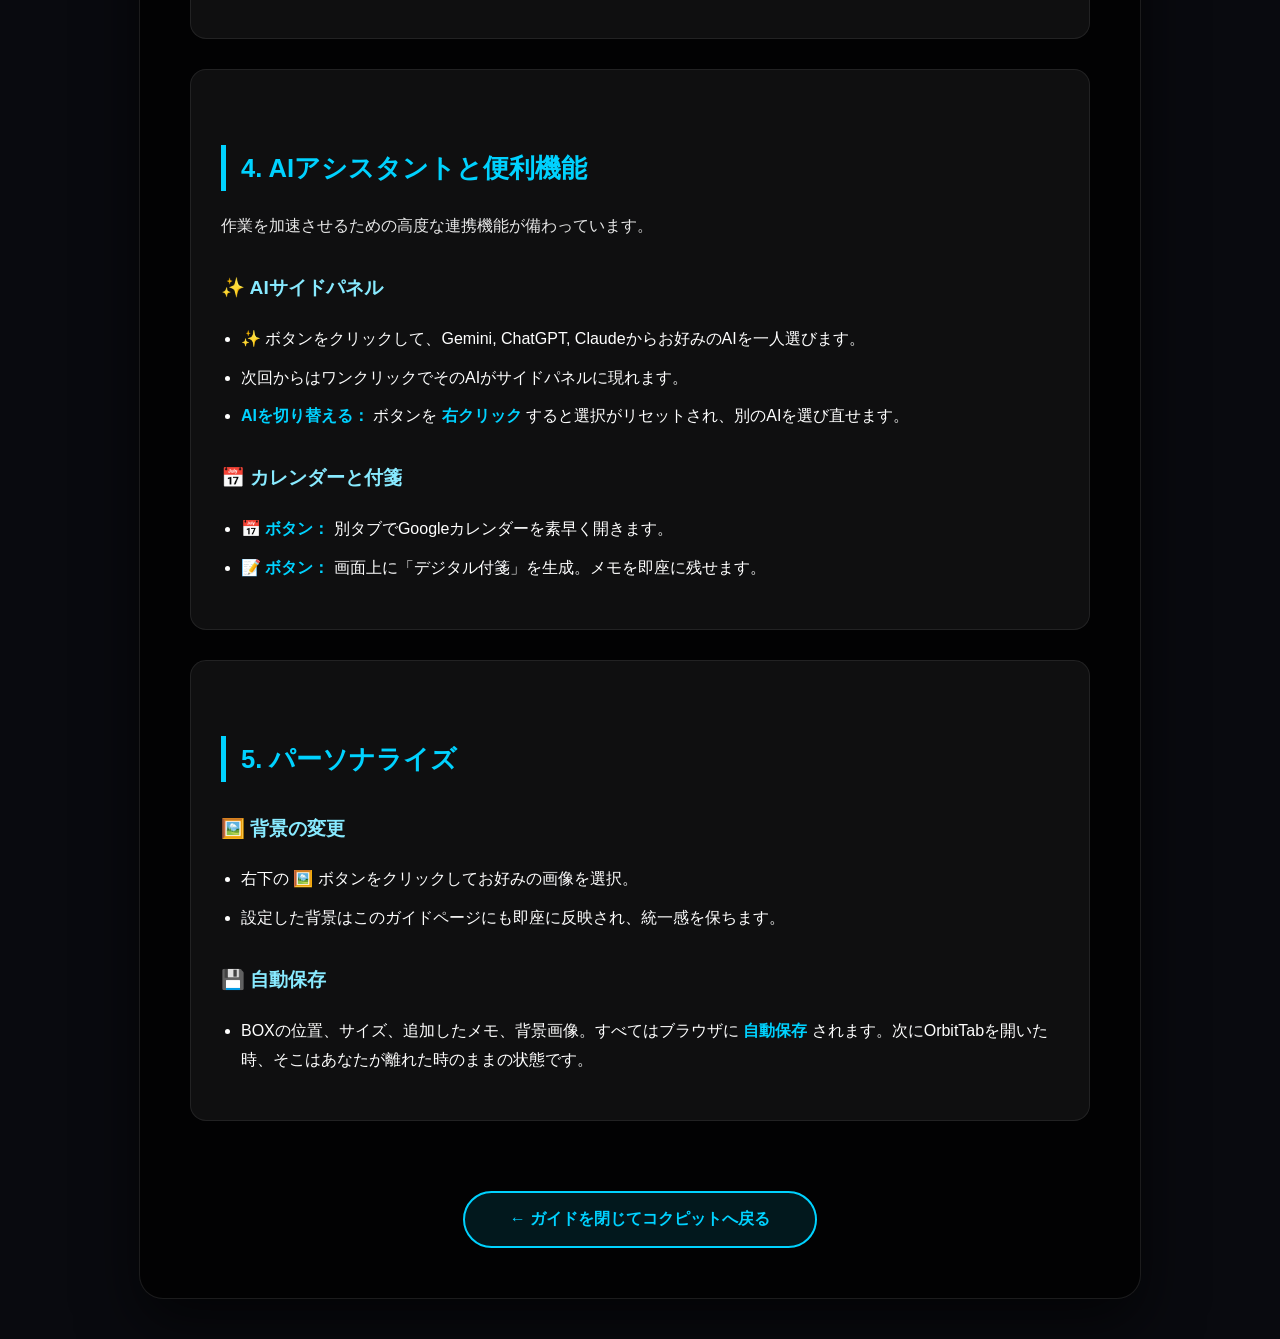
==== commit f75a9883: "8.1" ====
--- a/guide.html
+++ b/guide.html
@@ -3,7 +3,6 @@
 <head>
     <meta charset="UTF-8">
     <title>OrbitTab v1.5.2 完全網羅ガイド</title>
-    <h1>🚀 OrbitTab v1.5.2 完全活用マニュアル</h1>
     <style>
         /* --- デザイン・視認性向上のためのベース --- */
         body {
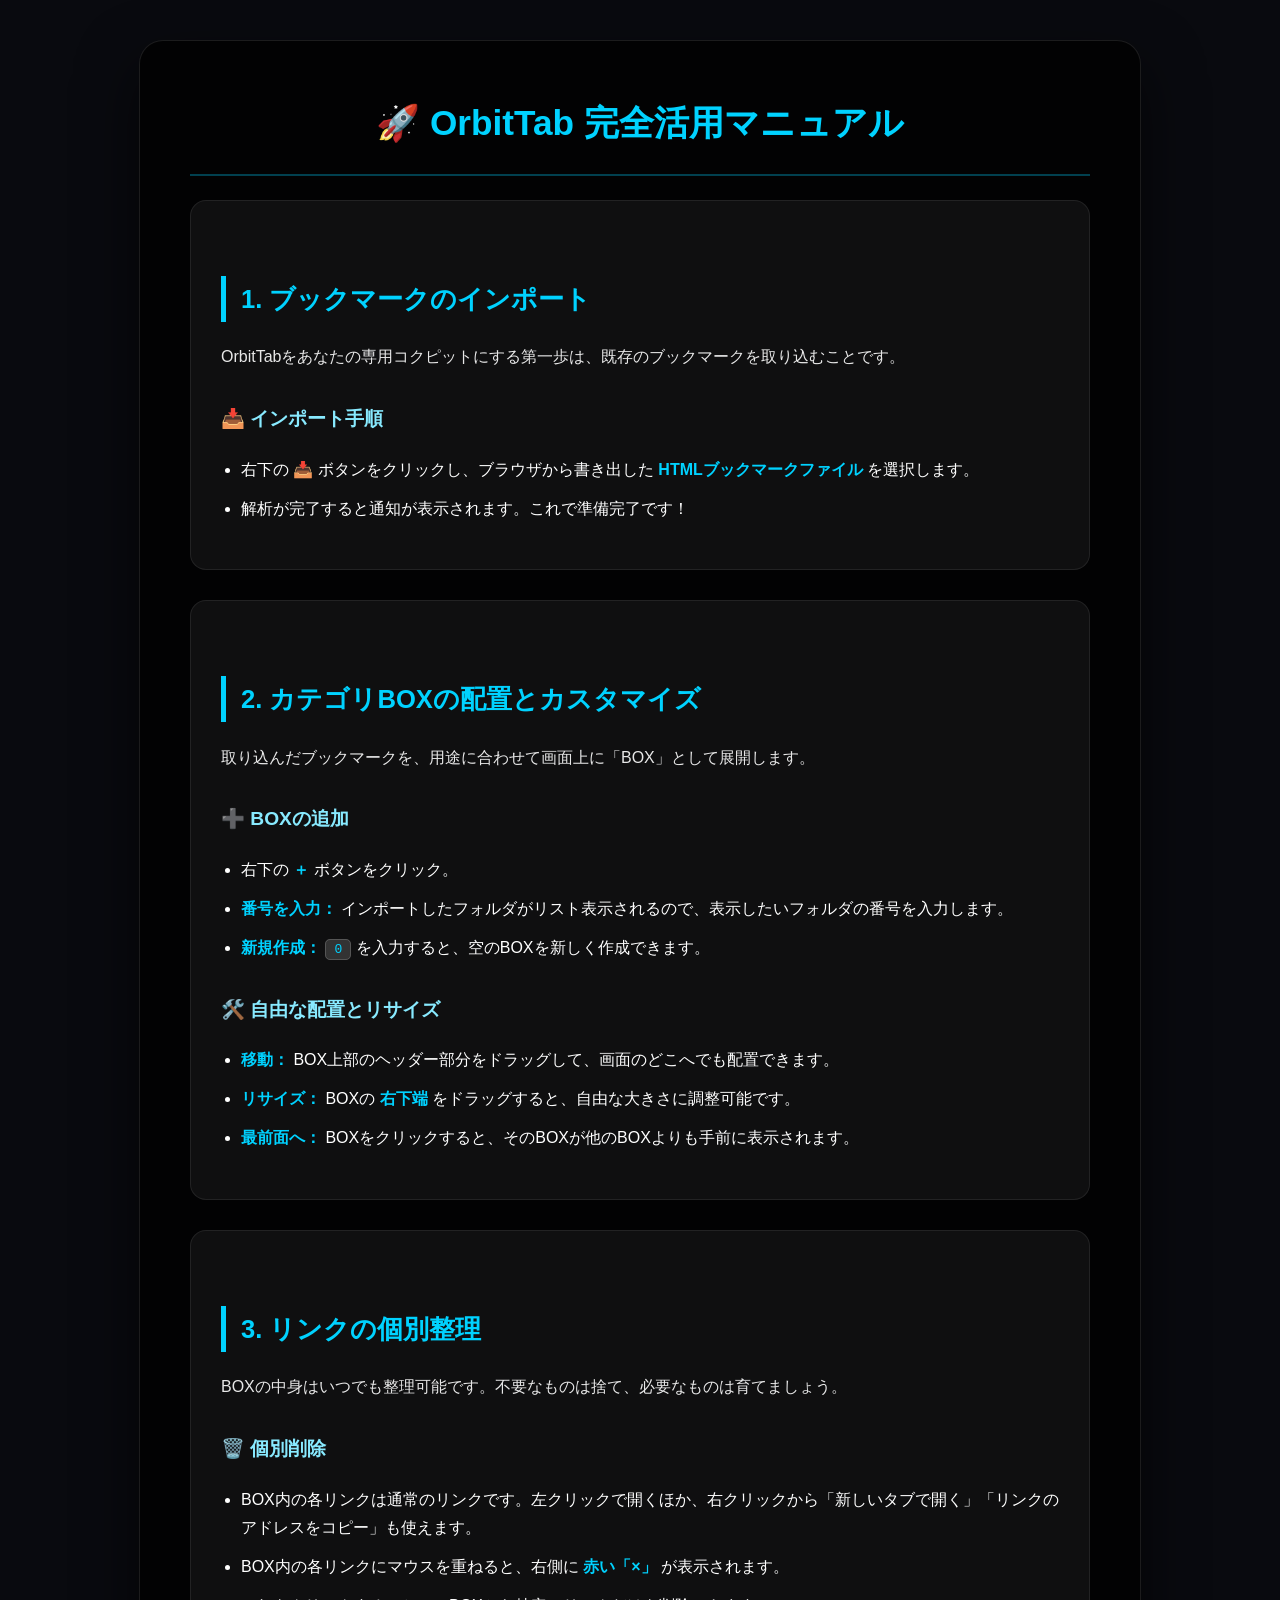
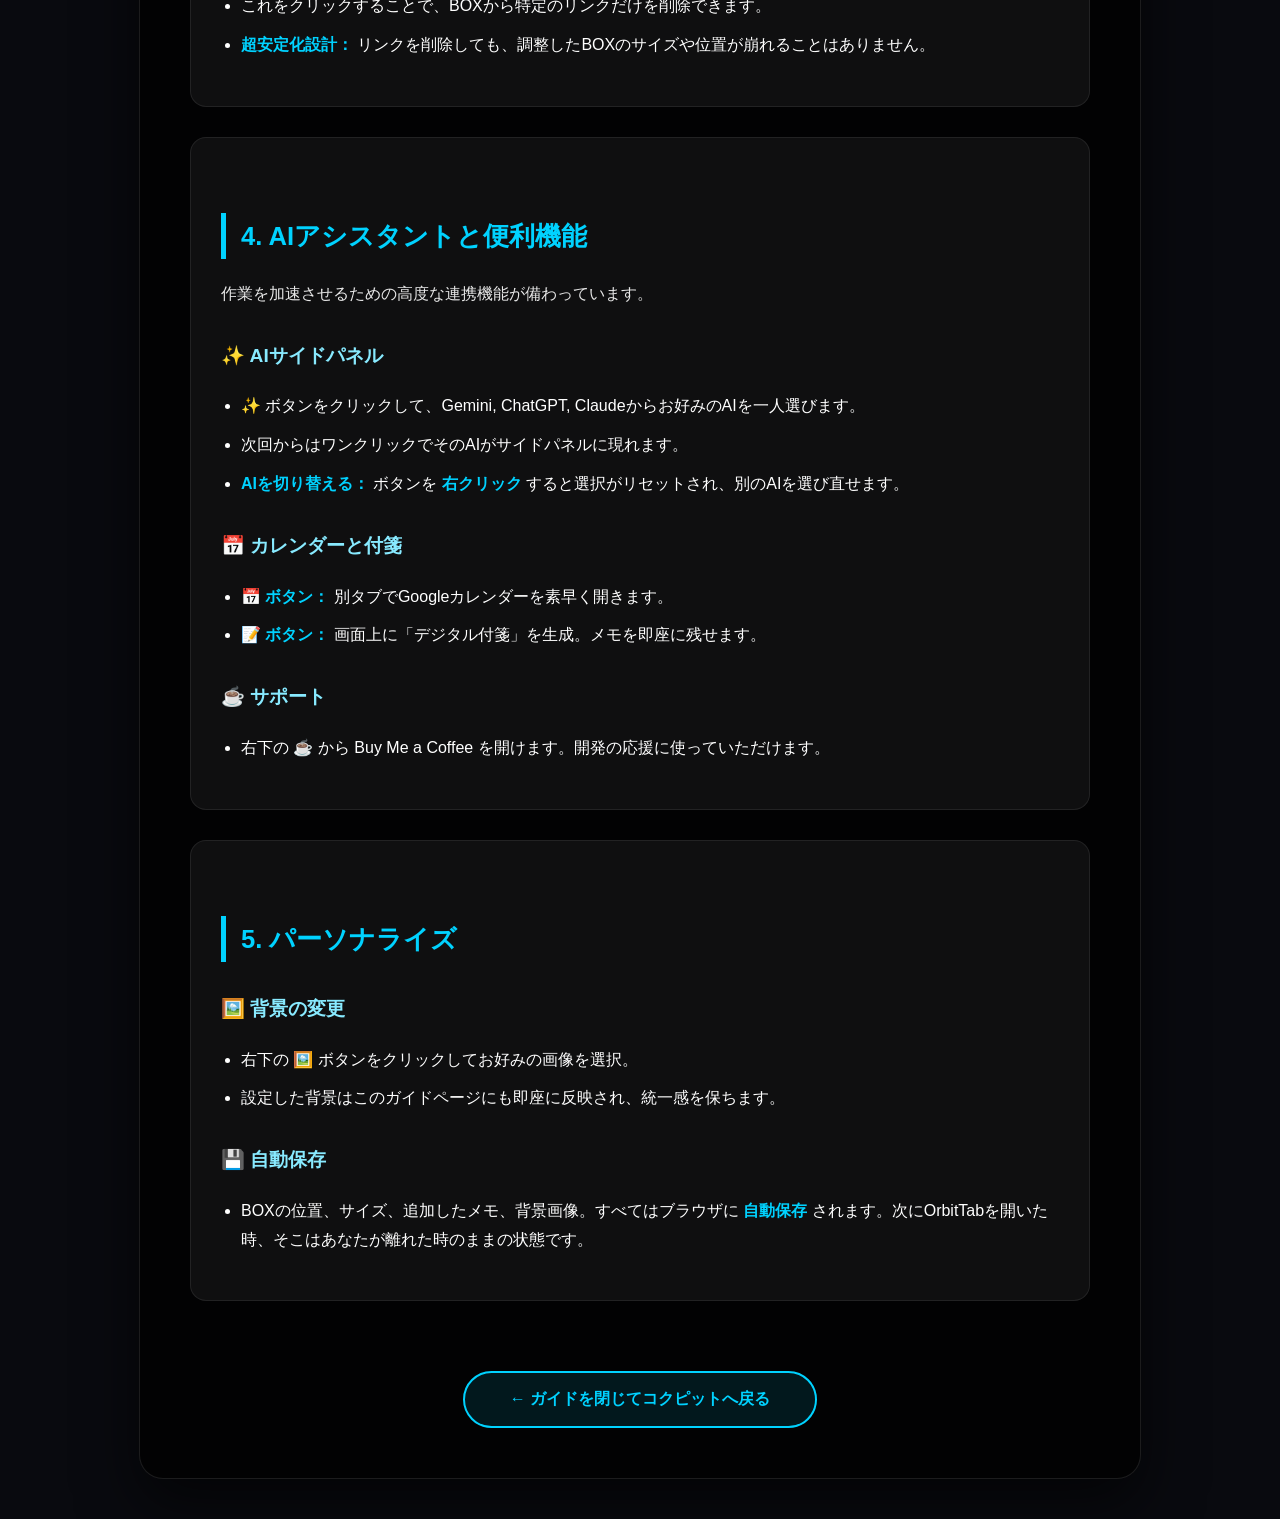
==== commit 7b1613e0: "1" ====
--- a/guide.html
+++ b/guide.html
@@ -2,7 +2,7 @@
 <html lang="ja">
 <head>
     <meta charset="UTF-8">
-    <title>OrbitTab v1.5.2 完全網羅ガイド</title>
+    <title>OrbitTab v1.5.4 完全網羅ガイド</title>
     <style>
         /* --- デザイン・視認性向上のためのベース --- */
         body {
@@ -138,6 +138,7 @@
             <p>BOXの中身はいつでも整理可能です。不要なものは捨て、必要なものは育てましょう。</p>
             <h3>🗑️ 個別削除</h3>
             <ul>
+                <li>BOX内の各リンクは通常のリンクです。左クリックで開くほか、右クリックから「新しいタブで開く」「リンクのアドレスをコピー」も使えます。</li>
                 <li>BOX内の各リンクにマウスを重ねると、右側に <b>赤い「×」</b> が表示されます。</li>
                 <li>これをクリックすることで、BOXから特定のリンクだけを削除できます。</li>
                 <li><b>超安定化設計：</b> リンクを削除しても、調整したBOXのサイズや位置が崩れることはありません。</li>
@@ -157,6 +158,10 @@
             <ul>
                 <li><b>📅 ボタン：</b> 別タブでGoogleカレンダーを素早く開きます。</li>
                 <li><b>📝 ボタン：</b> 画面上に「デジタル付箋」を生成。メモを即座に残せます。</li>
+            </ul>
+            <h3>☕ サポート</h3>
+            <ul>
+                <li>右下の <b>☕</b> から Buy Me a Coffee を開けます。開発の応援に使っていただけます。</li>
             </ul>
         </section>
 
